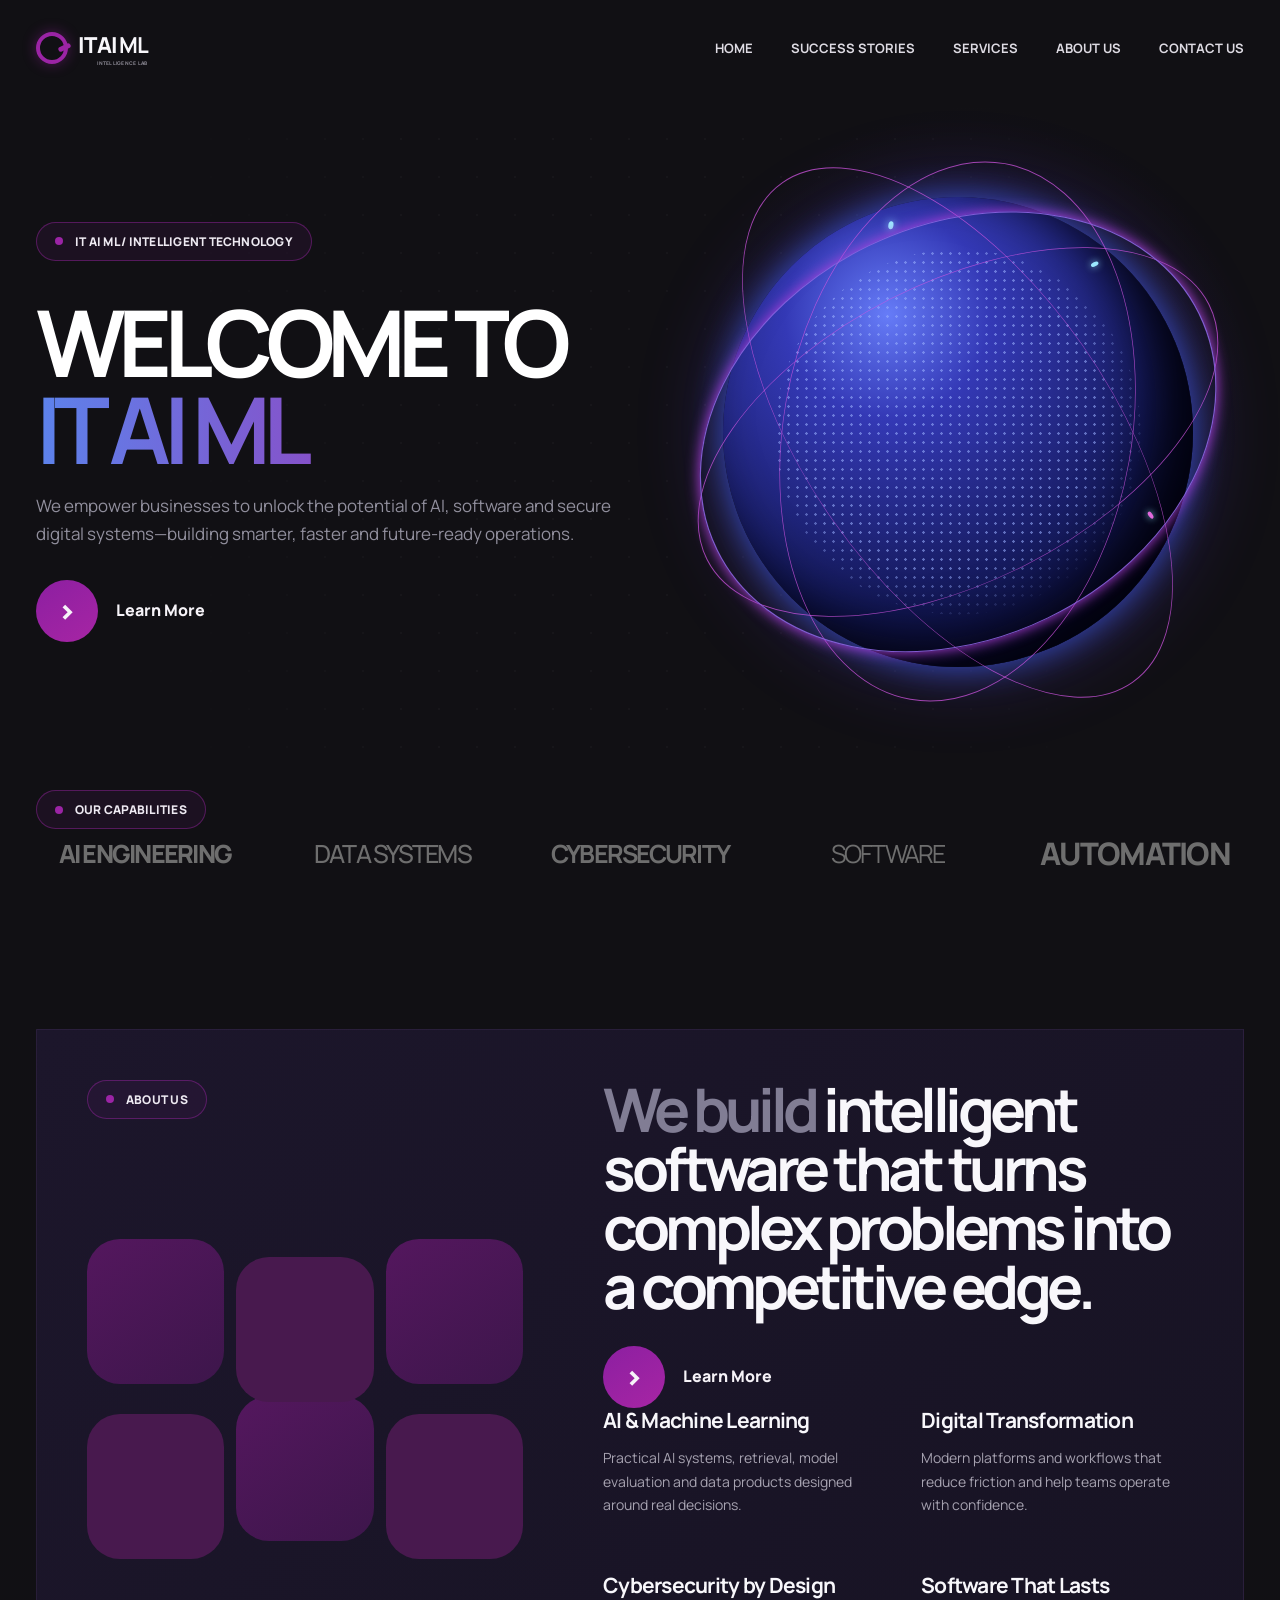
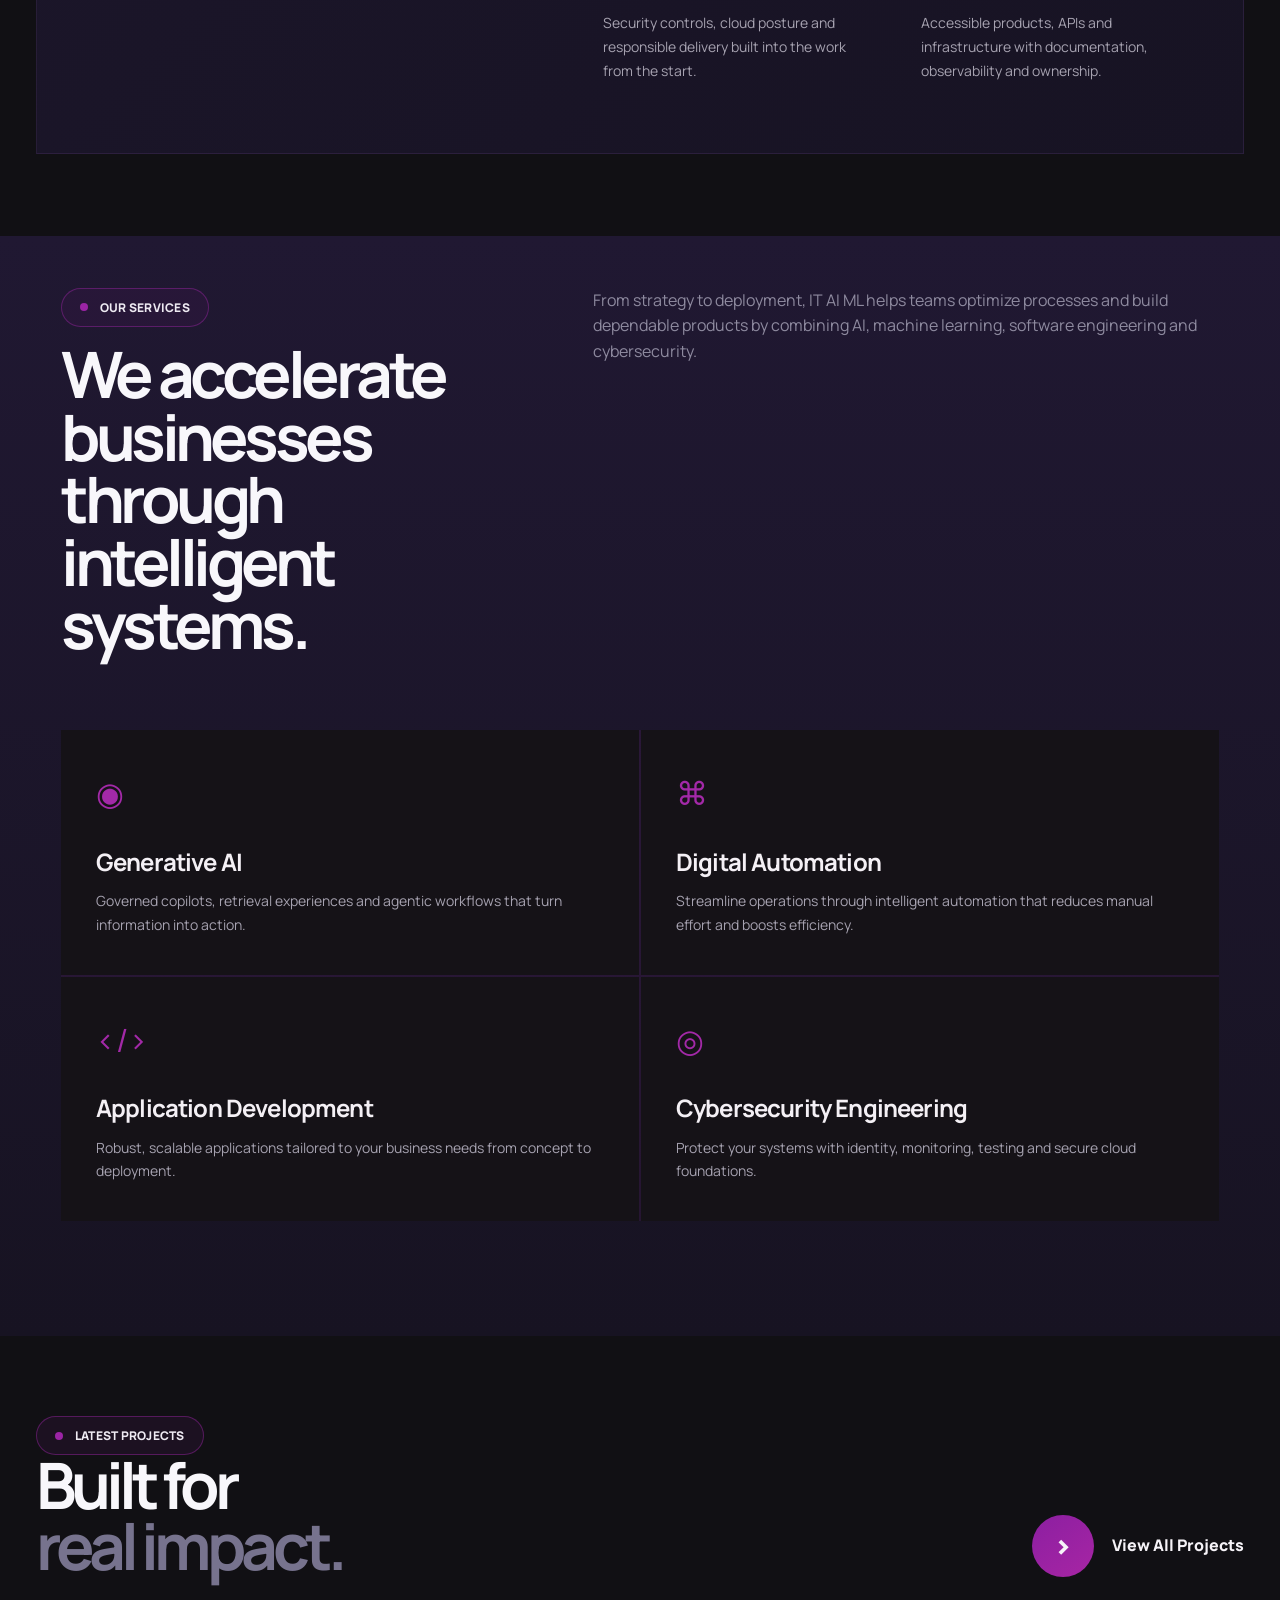
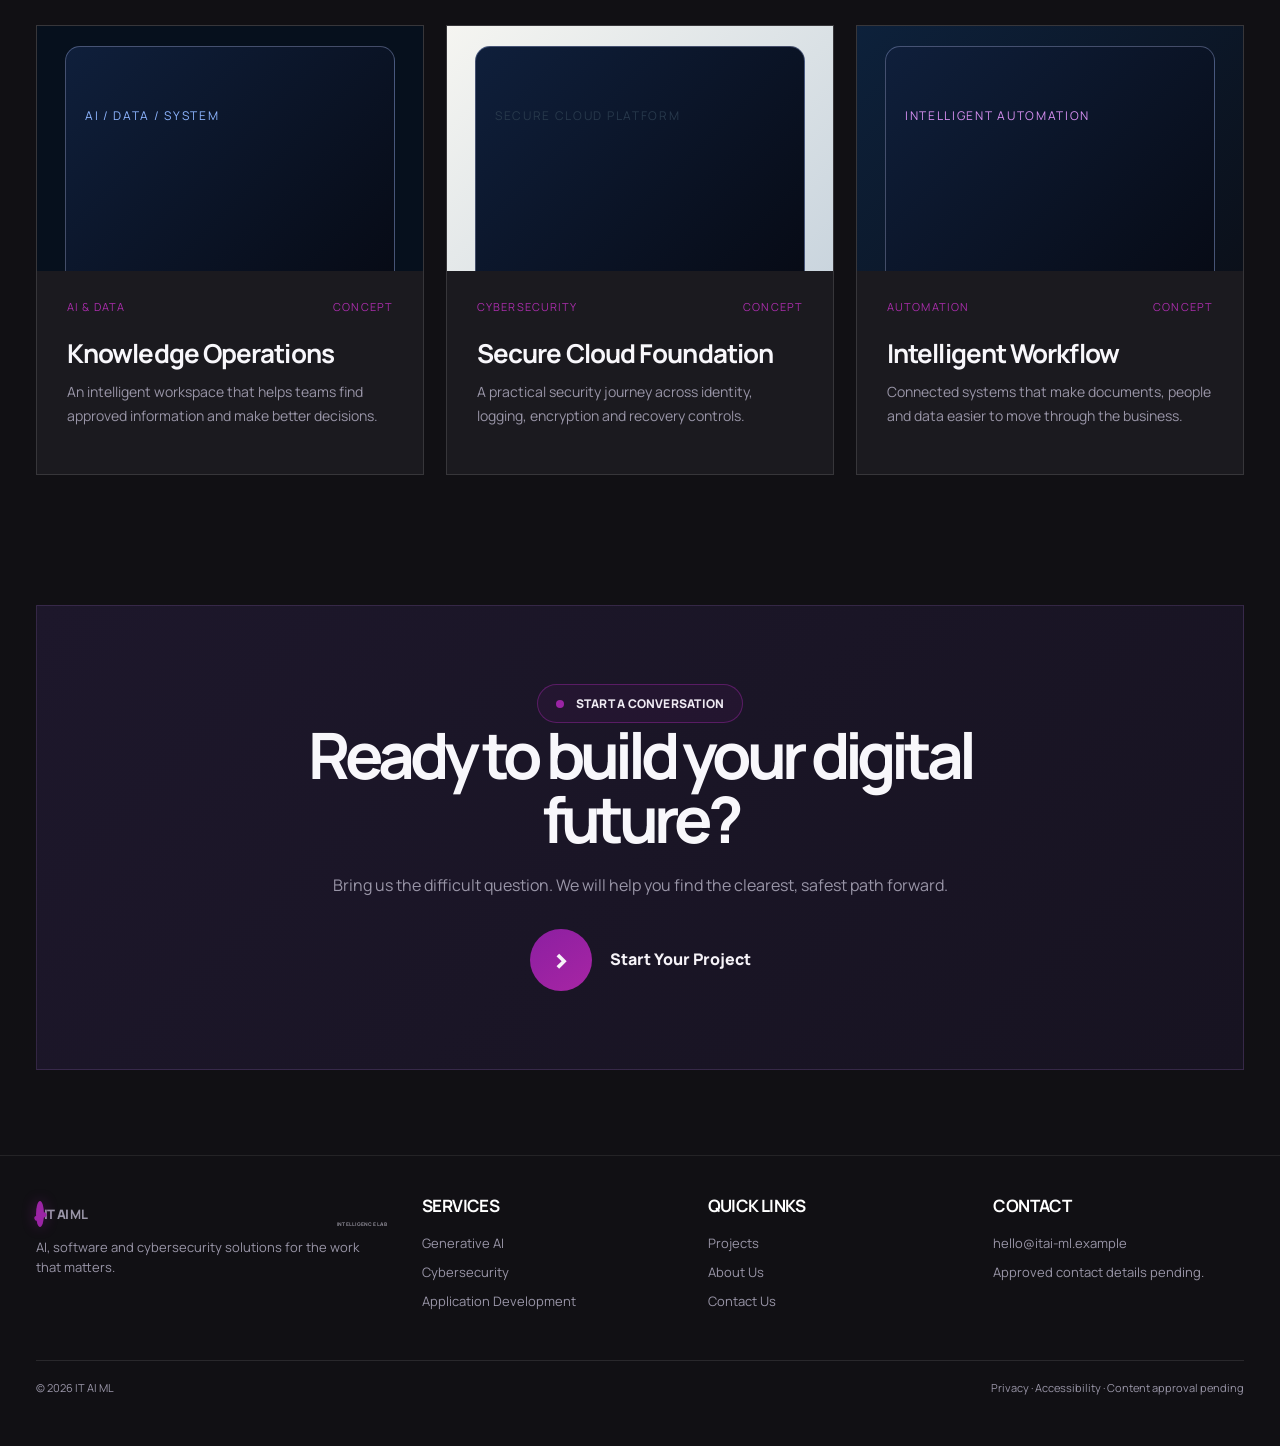
==== index.html @ c8911540 "Redesign IT AI ML website" ====
<!doctype html>
<html lang="en">
  <head>
    <meta charset="UTF-8" />
    <meta name="viewport" content="width=device-width, initial-scale=1.0" />
    <meta name="description" content="IT AI ML builds intelligent, secure digital products across AI, software, data and cybersecurity." />
    <title>IT AI ML — Intelligence for the real world.</title>
    <link rel="preconnect" href="https://fonts.googleapis.com" />
    <link rel="preconnect" href="https://fonts.gstatic.com" crossorigin />
    <link href="https://fonts.googleapis.com/css2?family=DM+Mono:wght@400;500&family=Manrope:wght@400;500;600;700;800&display=swap" rel="stylesheet" />
    <link rel="stylesheet" href="cyber.css" />
    <link rel="stylesheet" href="fix.css" />
    <link rel="stylesheet" href="home-redesign.css" />
    <link rel="stylesheet" href="clean-pages.css" />
  </head>
  <body>
    <a class="skip-link" href="#main-content">Skip to content</a>
    <div id="app"></div>
    <script src="cyber-fixed.js"></script>
    <script src="home-redesign.js"></script>
    <script src="clean-pages.js"></script>
  </body>
</html>
---- cyber.css ----
:root{--bg:#f7f7f5;--paper:#fff;--ink:#1f2933;--muted:#59636e;--blue:#356a91;--teal:#477c78;--line:#e3e6e8;--charcoal:#17212b;--sans:Inter,Manrope,Arial,sans-serif;--mono:'DM Mono',monospace}*{box-sizing:border-box}html{scroll-behavior:smooth}body{margin:0;background:var(--bg);color:var(--ink);font-family:var(--sans);line-height:1.6}body.drawer-open{overflow:hidden}a{color:inherit;text-decoration:none}button,input,select,textarea{font:inherit}button{cursor:pointer}.wrap{width:min(1240px,calc(100% - 48px));margin:auto}.skip{position:fixed;left:16px;top:-60px;z-index:100;background:var(--blue);color:#fff;padding:10px 15px}.skip:focus{top:16px}.eyebrow{font:500 11px var(--mono);letter-spacing:.13em;text-transform:uppercase;color:var(--blue)}h1,h2,h3,p{margin-top:0}h2{font-size:clamp(2.3rem,5vw,5.5rem);line-height:.98;letter-spacing:-.07em;margin:16px 0 22px}h3{line-height:1.15;letter-spacing:-.035em}.muted{color:var(--muted)}.button{display:inline-flex;align-items:center;justify-content:center;min-height:46px;padding:0 18px;border:1px solid var(--blue);background:var(--blue);color:#fff;font-size:13px;font-weight:800;transition:transform .2s,background .2s}.button:hover{transform:translateY(-2px);background:#285674}.button.ghost{background:transparent;color:var(--ink);border-color:var(--line)}.button.ghost:hover{background:#fff}.site-header{position:sticky;top:0;z-index:20;background:rgba(247,247,245,.9);backdrop-filter:blur(16px);border-bottom:1px solid transparent}.site-header.scrolled{border-color:var(--line)}.header-row{min-height:76px;display:flex;justify-content:space-between;align-items:center}.brand{display:flex;align-items:center;gap:10px;font-weight:800;letter-spacing:-.06em}.brand-mark{width:26px;height:26px;display:grid;place-items:center;background:var(--blue);color:#fff;border-radius:50% 50% 4px 50%;font:12px var(--mono);transform:rotate(-18deg)}.brand-mark::after{content:'✦';transform:rotate(18deg)}.nav{display:flex;gap:23px;align-items:center;font-size:13px;font-weight:700;color:var(--muted)}.nav a:hover,.nav a[aria-current=page]{color:var(--ink)}.menu{display:none;border:0;background:none;font-size:24px}.hero{background:var(--charcoal);color:#f7f7f5;padding:100px 0 0;overflow:hidden}.hero-grid{display:grid;grid-template-columns:1.05fr .95fr;gap:72px;align-items:center}.hero h1{max-width:820px;font-size:clamp(3.4rem,7.3vw,7.7rem);line-height:.9;letter-spacing:-.09em;margin:17px 0 28px}.hero p{max-width:600px;color:#bdc8cb;font-size:18px}.hero .eyebrow{color:#9ab6c9}.actions{display:flex;flex-wrap:wrap;gap:12px;margin-top:30px}.hero-art{min-height:490px;position:relative;border:1px solid #43525b;background:#20303a;overflow:hidden}.hero-art:before{content:'';position:absolute;inset:0;background:linear-gradient(90deg,rgba(255,255,255,.05) 1px,transparent 1px),linear-gradient(rgba(255,255,255,.05) 1px,transparent 1px);background-size:55px 55px}.security-flow{position:absolute;inset:55px 34px 55px;display:flex;flex-direction:column;justify-content:space-between}.flow-step{position:relative;width:fit-content;min-width:180px;padding:13px 16px;background:#f7f7f5;color:var(--ink);border-left:4px solid var(--blue);font-size:14px}.flow-step:nth-child(even){align-self:flex-end;border-left:0;border-right:4px solid var(--teal)}.flow-step small{display:block;color:var(--muted);font:10px var(--mono);margin-top:4px}.flow-step:not(:last-child):after{content:'';position:absolute;left:28px;top:100%;width:1px;height:47px;background:#73909b}.flow-step:nth-child(even):after{left:auto;right:28px}.flow-pulse{position:absolute;left:28px;top:20px;width:8px;height:8px;border-radius:50%;background:#fff;animation:flowMove 5s ease-in-out infinite}.hero-foot{border-top:1px solid #40515b;margin-top:80px;padding:19px 0;display:grid;grid-template-columns:repeat(4,1fr);gap:20px;color:#a8b8bc;font:11px var(--mono);text-transform:uppercase}.section{padding:112px 0;border-bottom:1px solid var(--line)}.section-head{display:grid;grid-template-columns:.65fr 1.35fr;gap:42px;margin-bottom:52px}.section-head p{max-width:600px;color:var(--muted);font-size:17px}.credibility{background:#fff}.credibility-grid{display:grid;grid-template-columns:repeat(4,1fr);gap:1px;background:var(--line);border:1px solid var(--line)}..credibility-grid div{padding:24px;background:#fff}.credibility-grid strong{display:block;font-size:22px;letter-spacing:-.04em}.credibility-grid span{display:block;margin-top:8px;color:var(--muted);font-size:13px}.service-grid,.story-grid{display:grid;grid-template-columns:repeat(3,1fr);gap:1px;background:var(--line);border:1px solid var(--line)}.service-card,.story-card{background:var(--paper);padding:24px;min-height:280px;display:flex;flex-direction:column;transition:transform .25s,background .25s}.service-card:hover,.story-card:hover{background:#fff;transform:translateY(-5px);position:relative;z-index:1}.service-card .num{color:var(--blue);font:12px var(--mono)}.service-card h3{font-size:24px;margin-top:44px}.service-card p,.story-card p{color:var(--muted);font-size:14px}.service-card b,.story-card b{margin-top:auto;color:var(--blue);font-size:12px}.story-media{height:170px;margin:-24px -24px 20px;background:#d8e1e1;position:relative;overflow:hidden}.story-media:before{content:'';position:absolute;width:72%;height:130%;right:-16%;top:-15%;background:#8eaab1;transform:rotate(22deg)}.story-media:after{content:'CASE / 01';position:absolute;left:16px;bottom:13px;color:var(--blue);font:10px var(--mono)}.story-card:nth-child(2) .story-media{background:#e9dfd0}.story-card:nth-child(3) .story-media{background:#d7dce8}.story-meta{display:flex;justify-content:space-between;color:var(--blue);font:10px var(--mono);text-transform:uppercase}.filter-bar{display:flex;flex-wrap:wrap;gap:8px;margin-bottom:28px}.filter{background:transparent;border:1px solid var(--line);padding:9px 13px;color:var(--muted);font-size:12px}.filter.active,.filter:hover{color:#fff;background:var(--blue);border-color:var(--blue)}.dark{background:var(--charcoal);color:#f7f7f5}.dark .section-head p,.dark p{color:#b7c4c8}.dark .eyebrow{color:#9ab6c9}.process{display:grid;grid-template-columns:repeat(6,1fr);border-top:1px solid #41515a}.process-item{padding:22px 18px 0 0;margin-right:16px;border-right:1px solid #41515a}.process-item:last-child{border:0}.process-item span{color:#9ab6c9;font:11px var(--mono)}.process-item p{font-size:13px}.tech-grid{display:grid;grid-template-columns:repeat(3,1fr);gap:1px;background:var(--line);border:1px solid var(--line)}.tech{padding:23px;min-height:150px;background:var(--paper)}.tech h3{margin-bottom:8px}.tech p{margin:0;color:var(--muted);font-size:13px}.cta{padding:90px 0;background:var(--blue);color:#fff}.cta-row{display:flex;justify-content:space-between;gap:30px;align-items:end}.cta h2{max-width:730px;margin:0}.cta .ghost{color:#fff;border-color:rgba(255,255,255,.5)}.footer{padding:44px 0 28px;background:var(--charcoal);color:#c9d3d5}.footer-grid{display:grid;grid-template-columns:1.5fr repeat(2,1fr);gap:34px}.footer h3{color:#fff;font-size:13px}.footer a,.footer p{display:block;color:#aebdc1;font-size:13px;margin-bottom:7px}.footer-bottom{display:flex;justify-content:space-between;border-top:1px solid #40515b;margin-top:48px;padding-top:18px;color:#8fa1a6;font:10px var(--mono)}.page-hero{padding:88px 0 62px;border-bottom:1px solid var(--line)}.page-hero p{max-width:680px;color:var(--muted);font-size:18px}.detail{display:grid;grid-template-columns:.7fr 1.3fr;gap:76px}.side{position:sticky;top:110px;align-self:start}.side a{display:block;padding:13px 0;border-bottom:1px solid var(--line);color:var(--muted);font-size:13px}.detail-copy h2{font-size:38px;margin-top:50px}.detail-copy p,.detail-copy li{color:var(--muted)}.detail-cover{height:340px;background:#d8e1e1;position:relative;overflow:hidden}.detail-cover:before{content:'ILLUSTRATIVE PROJECT VISUAL';position:absolute;left:25px;bottom:24px;color:var(--blue);font:11px var(--mono)}.detail-cover:after{content:'';position:absolute;width:70%;height:150%;right:-15%;top:-20%;background:#8eaab1;transform:rotate(22deg)}.impact-grid{display:grid;grid-template-columns:repeat(3,1fr);gap:1px;background:var(--line);border:1px solid var(--line)}.impact{padding:24px;background:#fff}.impact strong{display:block;font-size:30px;letter-spacing:-.06em;color:var(--blue)}.impact span{color:var(--muted);font-size:13px}.faq{border-top:1px solid var(--line)}details{padding:18px 0;border-bottom:1px solid var(--line)}summary{cursor:pointer;font-weight:800}.contact-grid{display:grid;grid-template-columns:.8fr 1.2fr;gap:72px}form{padding:30px;background:#fff;border:1px solid var(--line)}.form-grid{display:grid;grid-template-columns:1fr 1fr;gap:18px}label{display:block;color:var(--muted);font-size:12px;font-weight:700}input,select,textarea{width:100%;margin-top:7px;padding:12px;border:1px solid var(--line);background:var(--bg);color:var(--ink)}textarea{min-height:140px;resize:vertical}.full{grid-column:1/-1}.success{padding:13px;background:#dbe9e6;color:#275b57}.empty{padding:44px;border:1px dashed var(--line);text-align:center;color:var(--muted)}.reveal{animation:reveal .65s both}@keyframes reveal{from{opacity:0;transform:translateY(16px)}to{opacity:1;transform:none}}@keyframes flowMove{0%,5%{top:20px;opacity:0}15%{opacity:1}48%{top:50%}82%{top:86%}92%,100%{opacity:0}}@media(prefers-reduced-motion:reduce){*,*:before,*:after{animation:none!important;transition:none!important;scroll-behavior:auto!important}}@media(max-width:850px){.wrap{width:min(100% - 32px,680px)}.menu{display:block}.nav{display:none;position:fixed;inset:76px 0 0;background:var(--bg);padding:18px 20px;flex-direction:column;align-items:stretch;gap:0;z-index:20}.nav.open{display:flex}.nav a{padding:15px 0;border-bottom:1px solid var(--line)}.nav .button{margin-top:15px}.hero-grid,.section-head,.detail,.contact-grid{grid-template-columns:1fr;gap:38px}.hero{padding-top:60px}.hero-foot{grid-template-columns:1fr 1fr;margin-top:55px}.hero-art{min-height:390px}.service-grid,.story-grid,.tech-grid{grid-template-columns:1fr 1fr}.process{grid-template-columns:1fr 1fr}.process-item{min-height:130px;border-bottom:1px solid #41515a}.side{position:static}.cta-row{display:block}.cta .button{margin-top:25px}.footer-grid{grid-template-columns:1fr 1fr}}@media(max-width:520px){.wrap{width:min(100% - 28px,500px)}.hero h1{font-size:3.4rem}.hero-art{min-height:310px}.security-flow{inset:35px 18px}.flow-step{min-width:145px;font-size:12px}.credibility-grid,.service-grid,.story-grid,.tech-grid,.impact-grid{grid-template-columns:1fr}.form-grid{grid-template-columns:1fr}.full{grid-column:auto}.footer-grid,.footer-bottom{display:block}.footer-bottom span{display:block;margin-top:8px}}
---- fix.css ----
.credibility-grid div{padding:24px;background:#fff}
.skip-link{position:fixed;left:16px;top:-60px;z-index:100;background:#356a91;color:#fff;padding:10px 15px}.skip-link:focus{top:16px}
.brand-mark{font-size:0}.brand-mark::after{font-size:12px}
---- home-redesign.css ----
:root{--home-bg:#111014;--home-panel:#191523;--home-panel-2:#211a2f;--home-white:#f8f7fb;--home-muted:#9a98ad;--home-purple:#9b24a5;--home-purple-2:#6f4de4;--home-line:rgba(255,255,255,.12)}
body.home-redesign{background:var(--home-bg);color:var(--home-white);font-family:Manrope,Arial,sans-serif;overflow-x:hidden}body.home-redesign .home-redesign-page{display:block}body.home-redesign .home-original-hidden{display:none}.home-redesign-page{background:var(--home-bg);min-height:100vh}.home-wrap{width:min(1400px,calc(100% - 72px));margin:auto}.home-header{position:absolute;left:0;right:0;top:0;z-index:10}.home-header-row{height:96px;display:flex;align-items:center;justify-content:space-between}.home-brand{display:flex;align-items:center;gap:10px;font-size:22px;font-weight:800;letter-spacing:-.06em}.home-brand-mark{width:32px;height:32px;border:4px solid var(--home-purple);border-radius:50%;position:relative;box-shadow:0 0 14px rgba(155,36,165,.42)}.home-brand-mark:after{content:'';position:absolute;right:-7px;top:9px;width:13px;height:5px;background:var(--home-purple);border-radius:5px;transform:rotate(-25deg)}.home-brand small{display:block;color:#898691;font-size:5px;letter-spacing:.05em;text-align:right;margin-top:-4px}.home-nav{display:flex;gap:38px;align-items:center}.home-nav a{font-size:13px;font-weight:700;color:#dedbe3;text-transform:uppercase}.home-nav a:hover{color:#d75de0}.home-menu{display:none;background:none;border:0;color:#fff;font-weight:800}.home-hero{min-height:790px;position:relative;display:flex;align-items:center;overflow:hidden;background:radial-gradient(circle at 76% 48%,rgba(56,31,107,.2),transparent 26%),var(--home-bg)}.home-hero:before{content:'';position:absolute;inset:120px 12% 40px;background-image:radial-gradient(rgba(255,255,255,.08) 1.5px,transparent 1.5px);background-size:38px 38px;opacity:.35;mask-image:linear-gradient(90deg,transparent,black 25%,black 75%,transparent)}.home-hero-grid{position:relative;z-index:1;display:grid;grid-template-columns:1.02fr .98fr;gap:40px;align-items:center;padding-top:74px}.home-eyebrow{display:inline-flex;align-items:center;gap:12px;border:1px solid rgba(155,36,165,.45);background:rgba(71,25,83,.22);border-radius:30px;padding:9px 18px;color:#eeeaf2;font-size:12px;font-weight:800;letter-spacing:.02em;text-transform:uppercase}.home-eyebrow:before{content:'';width:8px;height:8px;border-radius:50%;background:var(--home-purple)}.home-hero h1{font-size:clamp(4rem,7.2vw,7.5rem);line-height:.94;letter-spacing:-.085em;margin:38px 0 20px;max-width:720px}.home-hero h1 strong{display:block;color:#fff}.home-hero h1 span{display:block;background:linear-gradient(90deg,#5c83ec,#a033b4 76%);-webkit-background-clip:text;background-clip:text;color:transparent}.home-hero p{max-width:690px;color:#918f9d;font-size:17px;line-height:1.65;margin-bottom:32px}.home-arrow-link{display:inline-flex;align-items:center;gap:18px;color:#f6f3f8;font-weight:800}.home-arrow{width:62px;height:62px;border-radius:50%;display:grid;place-items:center;background:linear-gradient(145deg,#8c1fa1,#a725a4);font-size:31px;transition:transform .3s}.home-arrow-link:hover .home-arrow{transform:translateX(5px) rotate(-8deg)}.home-globe-wrap{display:grid;place-items:center;min-height:525px}.home-globe{width:min(470px,75vw);aspect-ratio:1;border-radius:50%;position:relative;background:radial-gradient(circle at 35% 25%,#667cf8 0,#3439b6 22%,#121754 64%,#050519 100%);box-shadow:inset -35px -25px 55px #02020d,0 0 35px rgba(66,102,255,.7),0 0 85px rgba(105,65,255,.3);animation:globeFloat 5s ease-in-out infinite}.home-globe:before{content:'';position:absolute;inset:11%;border-radius:50%;background-image:radial-gradient(rgba(154,176,255,.8) 1px,transparent 1.5px);background-size:9px 9px;mask-image:radial-gradient(ellipse at 45% 45%,black 0 55%,transparent 75%);opacity:.7}.home-globe:after{content:'';position:absolute;inset:6%;border-radius:50%;border:1px solid rgba(140,99,224,.9);transform:rotate(-26deg) scaleX(1.3);box-shadow:0 0 12px #b23edb}.home-orbit{position:absolute;inset:-10%;border:1px solid rgba(209,85,226,.75);border-radius:50%;transform:rotate(63deg) scaleX(.53);animation:orbit 13s linear infinite}.home-orbit:nth-child(2){inset:-15%;transform:rotate(-35deg) scaleX(.5);animation-duration:17s}.home-orbit:nth-child(3){inset:-8%;transform:rotate(10deg) scaleX(.64);animation-duration:21s}.home-orbit i{position:absolute;width:8px;height:8px;border-radius:50%;background:#9ceaff;box-shadow:0 0 10px #96e4ff;top:14%;left:20%}.home-orbit:nth-child(2) i{top:auto;left:auto;right:13%;bottom:20%;background:#e36add}.home-partners{padding:0 0 68px}.home-partner-pill{margin-bottom:46px}.home-partner-row{display:grid;grid-template-columns:repeat(5,1fr);align-items:center;gap:30px;color:#6f6d77;font-size:25px;font-weight:900;letter-spacing:-.07em;text-align:center;filter:grayscale(1)}.home-partner-row span:nth-child(2){font-weight:500}.home-partner-row span:nth-child(3){font-weight:700}.home-partner-row span:nth-child(4){font-weight:400}.home-partner-row span:nth-child(5){font-size:31px}.home-section{padding:82px 0}.home-about-panel,.home-services-panel{background:linear-gradient(135deg,#1c162b,#171323);border:1px solid rgba(126,82,161,.16);padding:50px 50px 70px}.home-about-grid{display:grid;grid-template-columns:.85fr 1.15fr;gap:80px;align-items:start}.home-about-copy h2,.home-services-copy h2{font-size:clamp(2.5rem,4.7vw,5rem);line-height:.98;letter-spacing:-.075em;margin:0 0 30px}.home-about-copy h2 span,.home-services-copy h2 span{color:#817d94}.home-about-copy p{color:#aaa6b5;max-width:640px;font-size:16px}.home-squares{display:grid;grid-template-columns:repeat(3,1fr);gap:12px;max-width:480px;padding-top:120px}.home-squares i{height:145px;border-radius:33px;background:linear-gradient(145deg,#54175e,#3d164b);display:block}.home-squares i:nth-child(2n){transform:translateY(18px);background:#48194e}.home-text-link{display:inline-flex;gap:14px;align-items:center;margin:28px 0 56px;color:#fff;font-weight:800}.home-text-link .home-arrow{width:63px;height:63px}.home-about-items{display:grid;grid-template-columns:repeat(2,1fr);gap:56px 46px}.home-about-items h3,.home-service-card h3{font-size:21px;margin:0 0 14px}.home-about-items p,.home-service-card p{color:#a6a2b0;font-size:14px;margin:0;line-height:1.7}.home-services{background:linear-gradient(180deg,#201832,#171322);padding:17px 0 65px}.home-services-panel{background:transparent;border:0;padding:35px 25px 50px}.home-services-head{display:grid;grid-template-columns:.85fr 1.15fr;gap:70px;margin-bottom:52px}.home-services-head p{color:#8e8a9f;font-size:16px}.home-service-grid{display:grid;grid-template-columns:1fr 1fr;gap:2px;background:rgba(155,36,165,.11)}.home-service-card{background:#151217;padding:38px 35px;min-height:210px}.home-service-card:hover{background:#1f1726}.home-service-icon{color:#a329a8;font-size:32px;margin-bottom:28px}.home-service-card h3{font-size:24px;color:#f4f0f5}.home-service-card p{max-width:600px}.home-project-section{padding:80px 0 110px}.home-project-head{display:flex;justify-content:space-between;align-items:flex-end;margin-bottom:48px}.home-project-head h2{font-size:clamp(3rem,5vw,5rem);line-height:.95;margin:0;letter-spacing:-.08em}.home-project-head h2 span{display:block;color:#77738e}.home-project-grid{display:grid;grid-template-columns:repeat(3,1fr);gap:22px}.home-project-card{border:1px solid var(--home-line);background:#1b1a1f;overflow:hidden}.home-project-screen{height:245px;position:relative;overflow:hidden;background:#06101d}.home-project-screen:before{content:'';position:absolute;inset:20px 28px 0;border:1px solid rgba(180,199,255,.35);border-bottom:0;border-radius:15px 15px 0 0;background:linear-gradient(135deg,#0f1f3b,#070b16)}.home-project-screen:after{content:'AI / DATA / SYSTEM';position:absolute;left:48px;top:80px;color:#8db5ff;font-size:12px;letter-spacing:.14em}.home-project-card:nth-child(2) .home-project-screen{background:linear-gradient(135deg,#f5f5f1,#cad5de)}.home-project-card:nth-child(2) .home-project-screen:after{content:'SECURE CLOUD PLATFORM';color:#28394c}.home-project-card:nth-child(3) .home-project-screen{background:linear-gradient(135deg,#0d213b,#0b101a)}.home-project-card:nth-child(3) .home-project-screen:after{content:'INTELLIGENT AUTOMATION';color:#d68ff0}.home-project-info{padding:27px 30px 32px}.home-project-info .home-meta{display:flex;justify-content:space-between;color:#a92daa;font-size:11px;text-transform:uppercase;letter-spacing:.1em}.home-project-info h3{font-size:26px;margin:23px 0 12px}.home-project-info p{color:#9995a7;font-size:14px;line-height:1.7}.home-cta{margin:20px auto 85px;padding:78px 25px;text-align:center;border:1px solid rgba(166,115,204,.2);background:linear-gradient(135deg,#1d172b,#171321)}.home-cta h2{font-size:clamp(2.8rem,5vw,5.2rem);letter-spacing:-.08em;line-height:1;margin:0 auto 22px;max-width:850px}.home-cta p{color:#9995a7;max-width:680px;margin:0 auto 30px}.home-footer{padding:40px 0 50px;border-top:1px solid rgba(255,255,255,.08);color:#9995a7}.home-footer-grid{display:grid;grid-template-columns:1.4fr 1fr 1fr 1fr;gap:35px}.home-footer h3{font-size:17px;color:#fff;margin:0 0 18px}.home-footer a,.home-footer p{display:block;color:#9995a7;font-size:13px;margin:8px 0}.home-footer-bottom{border-top:1px solid rgba(255,255,255,.1);margin-top:40px;padding-top:18px;font-size:11px;display:flex;justify-content:space-between}
@keyframes globeFloat{0%,100%{transform:translateY(0)}50%{transform:translateY(-14px)}}@keyframes orbit{to{transform:rotate(423deg) scaleX(.53)}}
@media(max-width:900px){.home-wrap{width:min(100% - 36px,680px)}.home-nav{display:none}.home-menu{display:block}.home-hero-grid,.home-about-grid,.home-services-head{grid-template-columns:1fr;gap:30px}.home-hero{min-height:auto;padding:150px 0 70px}.home-globe-wrap{min-height:390px}.home-globe{width:min(390px,80vw)}.home-partner-row{grid-template-columns:repeat(3,1fr);font-size:19px}.home-about-panel{padding:35px 25px 50px}.home-squares{padding-top:10px}.home-service-grid,.home-project-grid{grid-template-columns:1fr 1fr}.home-footer-grid{grid-template-columns:1fr 1fr}}
@media(max-width:560px){.home-wrap{width:calc(100% - 28px)}.home-hero h1{font-size:3.8rem}.home-partner-row{grid-template-columns:repeat(2,1fr)}.home-service-grid,.home-project-grid,.home-about-items,.home-footer-grid{grid-template-columns:1fr}.home-project-head{display:block}.home-project-head .home-text-link{margin-bottom:0}.home-about-panel,.home-services-panel{padding-left:0;padding-right:0}.home-squares i{height:100px}.home-footer-bottom{display:block}.home-footer-bottom span{display:block;margin-top:8px}}
---- clean-pages.css ----
.clean-page{background:#111014;color:#f8f7fb;min-height:100vh;padding-top:112px}.clean-page .home-section{padding-top:40px}.clean-hero{padding:70px 0 58px}.clean-hero h1{font-size:clamp(3.2rem,7vw,7rem);line-height:.95;letter-spacing:-.085em;margin:28px 0 20px;max-width:980px}.clean-hero h1 span{display:block;color:#817d94}.clean-hero p{max-width:700px;color:#9a98ad;font-size:17px;line-height:1.7}.clean-grid{display:grid;grid-template-columns:repeat(2,1fr);gap:2px;background:rgba(155,36,165,.13)}.clean-card{background:#19171d;padding:34px;min-height:220px}.clean-card:hover{background:#241b2c}.clean-card .home-service-icon{margin-bottom:20px}.clean-card h2,.clean-card h3{font-size:26px;margin:0 0 14px;letter-spacing:-.045em}.clean-card p{color:#9a98ad;line-height:1.7;margin:0}.clean-story-grid{display:grid;grid-template-columns:repeat(3,1fr);gap:22px}.clean-story-card{background:#1b1a1f;border:1px solid rgba(255,255,255,.12);overflow:hidden}.clean-story-visual{height:220px;background:linear-gradient(135deg,#08192f,#203b83);position:relative}.clean-story-visual:before{content:'';position:absolute;inset:30px;border:1px solid rgba(155,200,255,.45);border-radius:14px;background:linear-gradient(135deg,#101c34,#090b15)}.clean-story-visual:after{content:'IT AI ML / PROJECT';position:absolute;left:52px;top:90px;color:#a0bdff;font:11px 'DM Mono',monospace;letter-spacing:.13em}.clean-story-card:nth-child(2) .clean-story-visual{background:linear-gradient(135deg,#e6edf0,#8796aa)}.clean-story-card:nth-child(2) .clean-story-visual:after{content:'SECURITY / CLOUD';color:#1d3048}.clean-story-card:nth-child(3) .clean-story-visual{background:linear-gradient(135deg,#28103e,#a135a1)}.clean-story-card:nth-child(3) .clean-story-visual:after{content:'AUTOMATION / DATA';color:#f0c0ee}.clean-story-copy{padding:25px 27px 30px}.clean-story-copy small{color:#ae38af;letter-spacing:.12em;font-weight:800}.clean-story-copy h3{font-size:24px;margin:17px 0 10px}.clean-story-copy p{color:#9a98ad;font-size:14px;line-height:1.7}.clean-contact-grid{display:grid;grid-template-columns:.8fr 1.2fr;gap:48px;align-items:start}.clean-contact-grid h2{font-size:clamp(2.8rem,5vw,5rem);line-height:.98;letter-spacing:-.08em;margin:0 0 20px}.clean-contact-grid p{color:#9a98ad;line-height:1.7}.clean-form{background:#19171d;border:1px solid rgba(255,255,255,.12);padding:30px}.clean-form label{display:block;color:#bdb9c7;font-size:12px;margin-bottom:18px}.clean-form input,.clean-form textarea,.clean-form select{display:block;width:100%;background:#111014;border:1px solid rgba(255,255,255,.16);color:#fff;padding:13px;margin-top:7px}.clean-form textarea{min-height:130px}.clean-form .button{border:0}.clean-page .home-footer{margin-top:80px}.clean-page .home-footer a{color:#9995a7}.clean-page .home-footer a:hover{color:#fff}.clean-back{display:inline-flex;color:#c45ccb;font-size:13px;font-weight:800;margin-bottom:28px}
@media(max-width:850px){.clean-grid,.clean-story-grid,.clean-contact-grid{grid-template-columns:1fr}.clean-hero{padding-top:35px}.clean-page{padding-top:100px}}
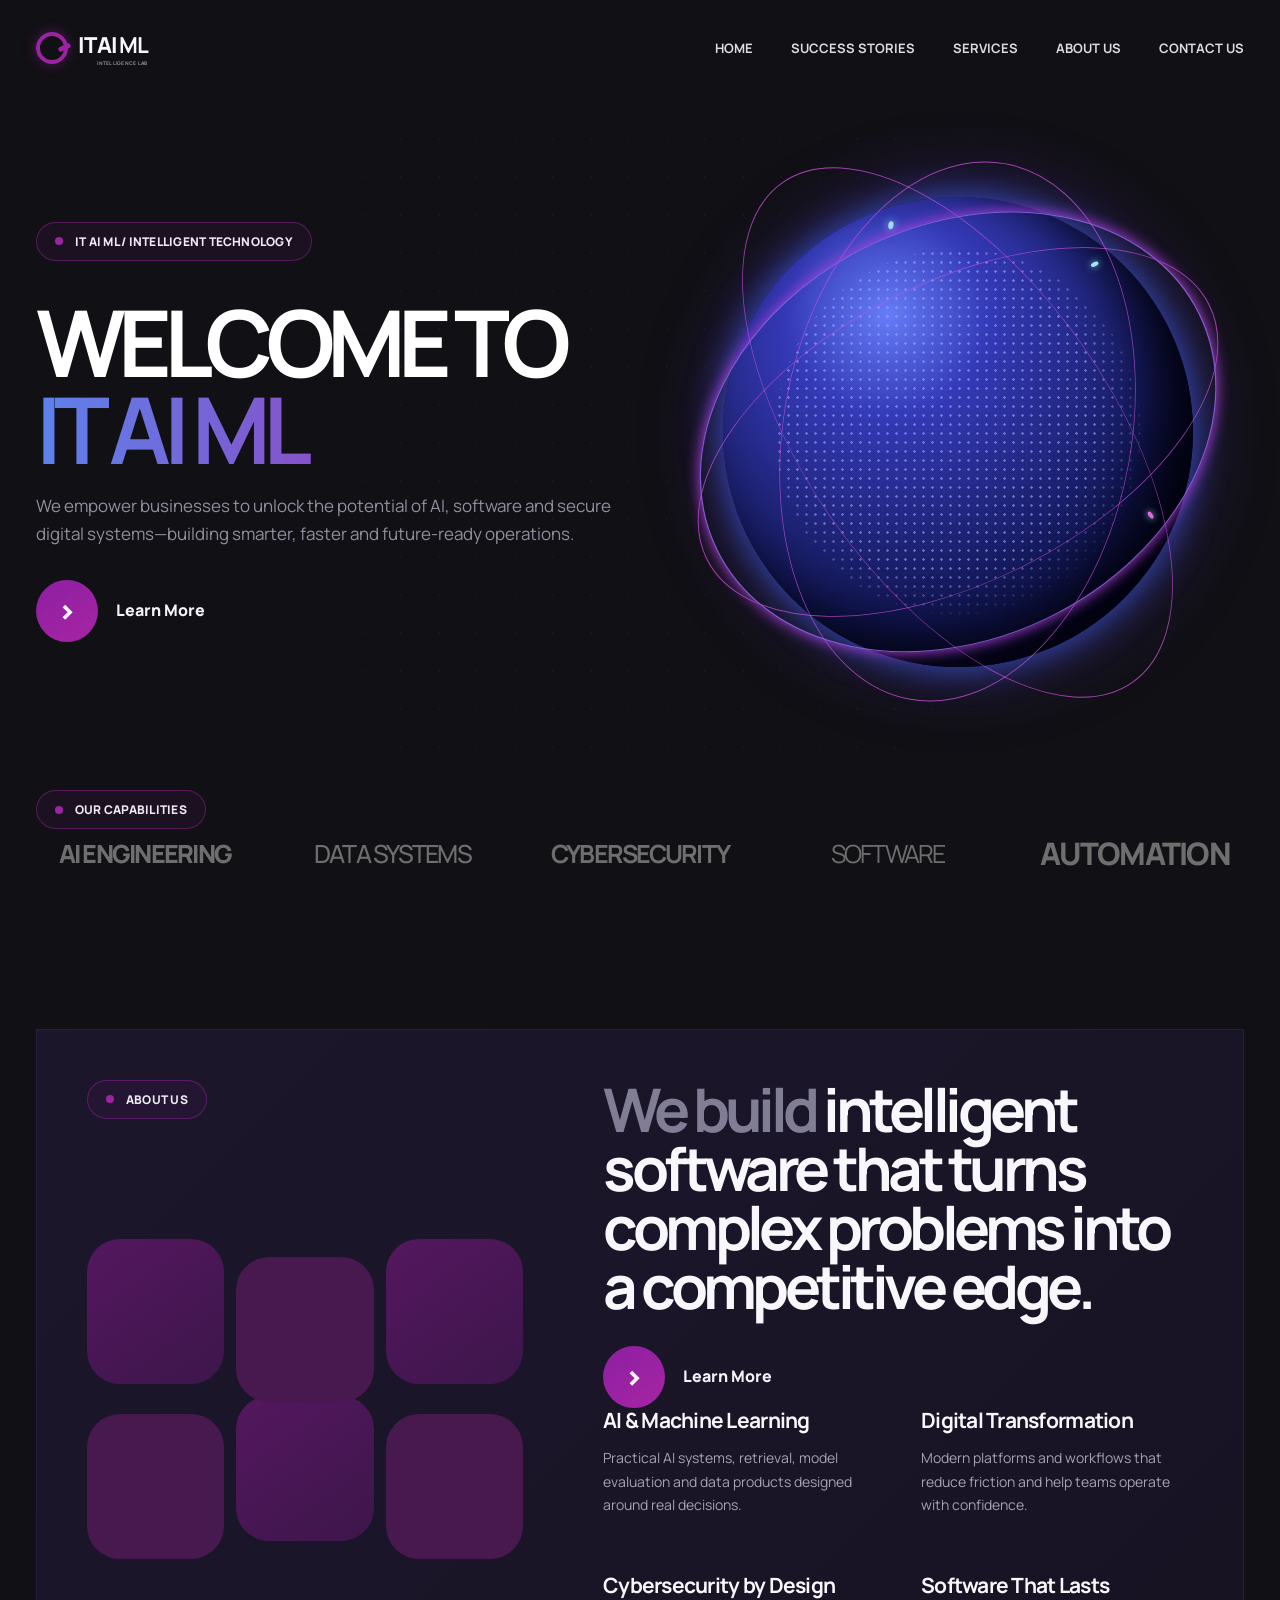
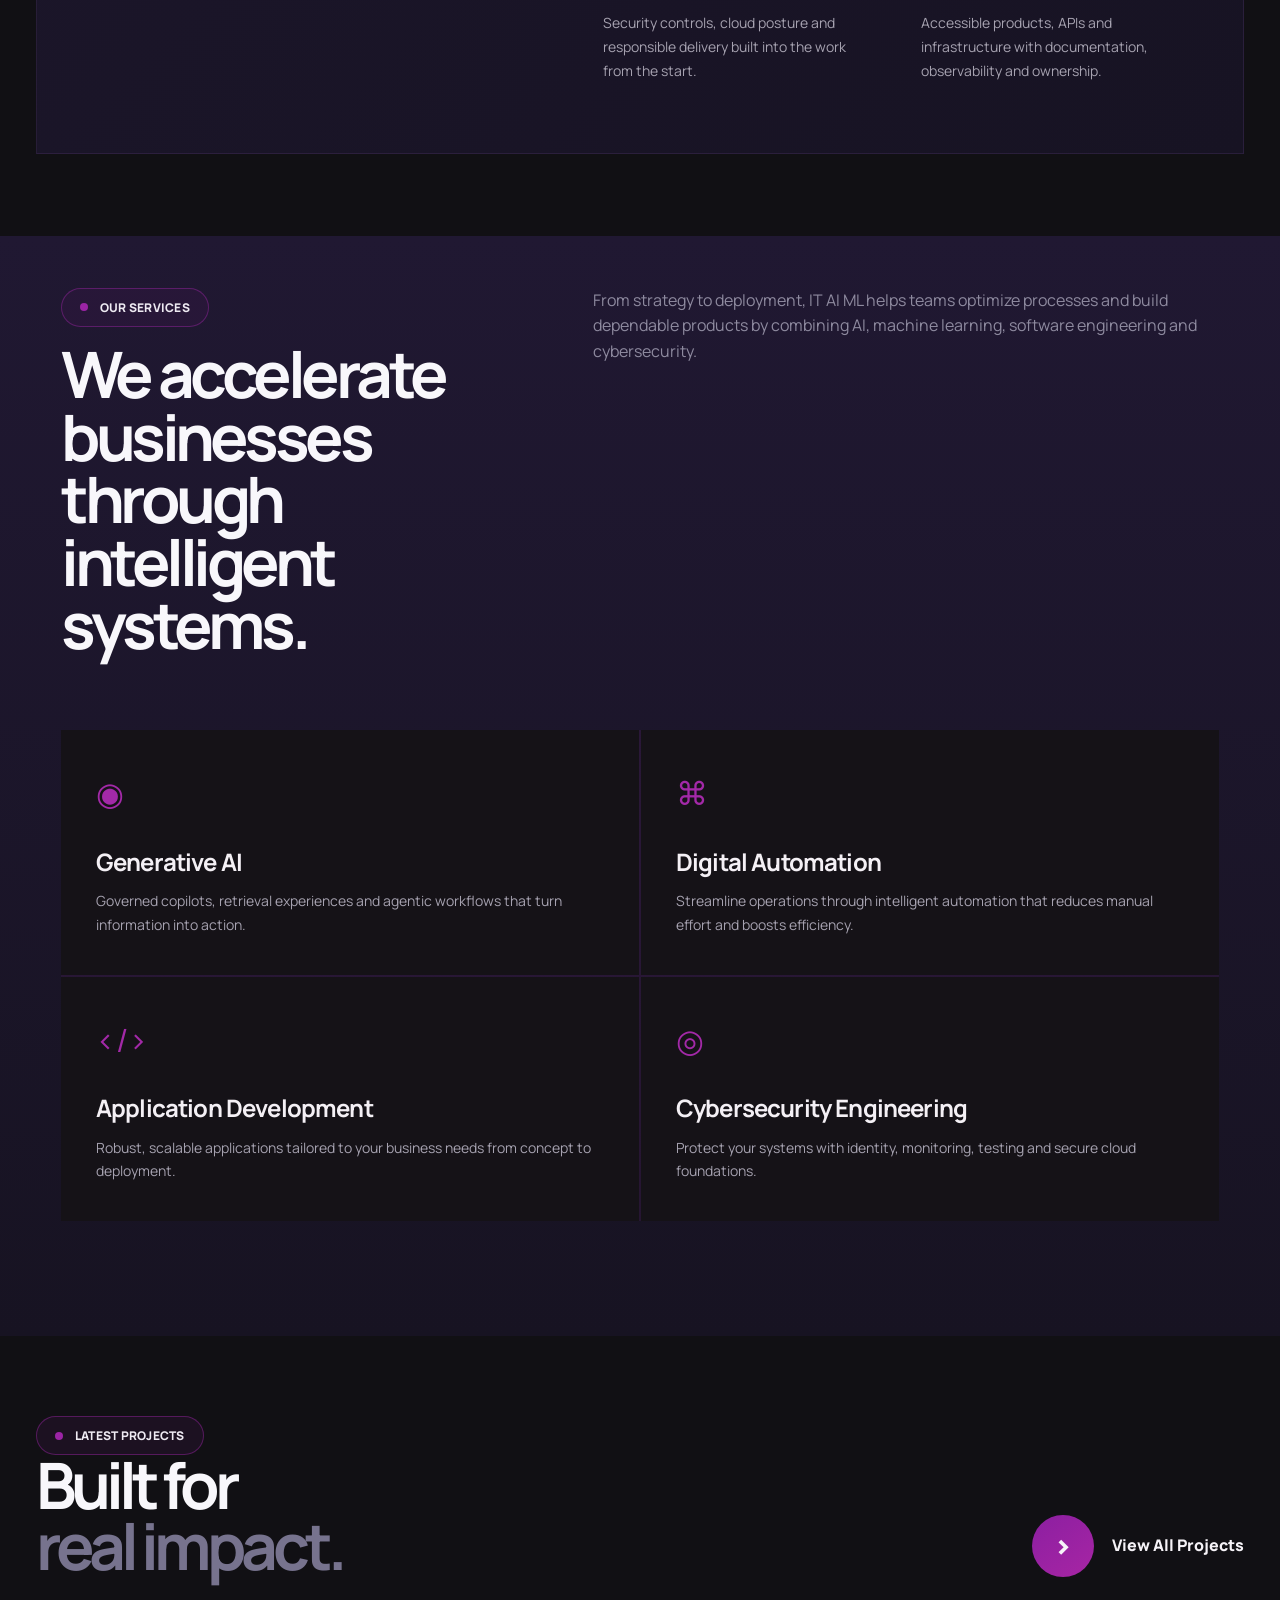
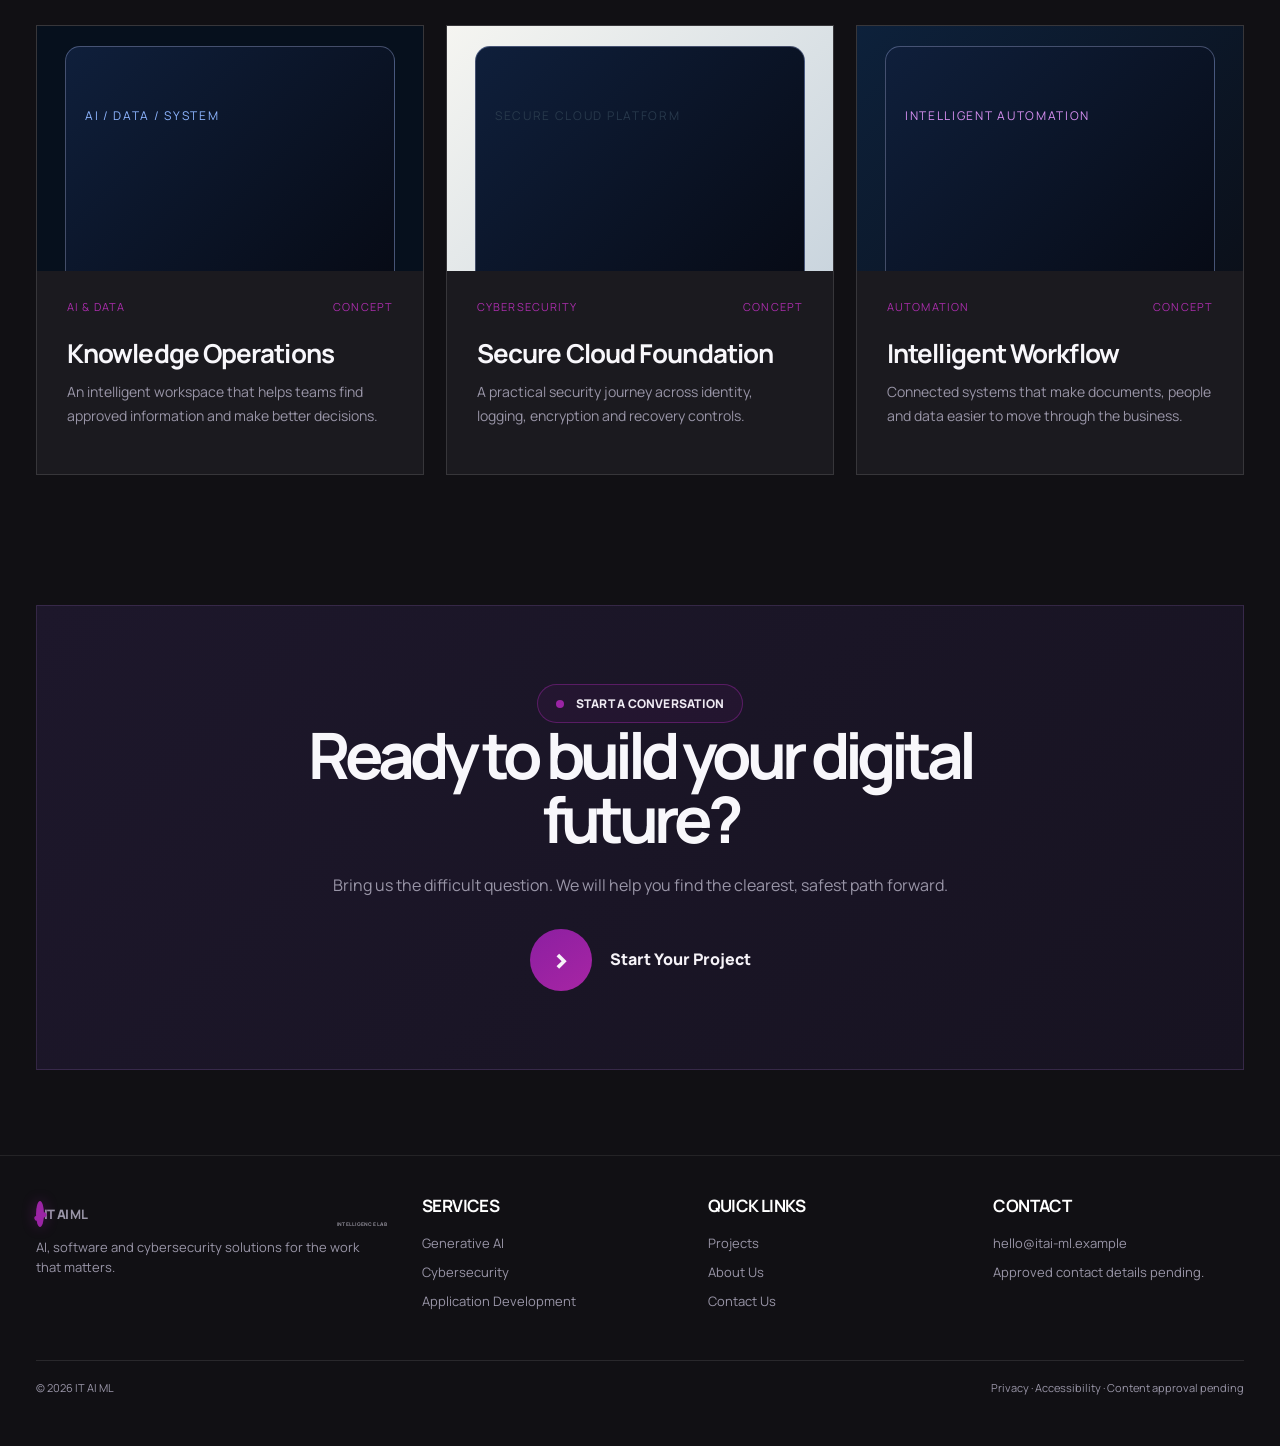
==== commit f500df78: "Split website into linked pages" ====
--- a/index.html
+++ b/index.html
@@ -12,6 +12,7 @@
     <link rel="stylesheet" href="fix.css" />
     <link rel="stylesheet" href="home-redesign.css" />
     <link rel="stylesheet" href="clean-pages.css" />
+    <link rel="stylesheet" href="motion.css" />
   </head>
   <body>
     <a class="skip-link" href="#main-content">Skip to content</a>
@@ -19,5 +20,7 @@
     <script src="cyber-fixed.js"></script>
     <script src="home-redesign.js"></script>
     <script src="clean-pages.js"></script>
+    <script src="motion.js"></script>
+    <script src="link-normalizer.js"></script>
   </body>
 </html>
--- a/motion.css
+++ b/motion.css
@@ -0,0 +1,16 @@
+/* Lightweight motion layer for the IT AI ML dark interface */
+.home-redesign-page,.clean-page{animation:pageEnter .65s ease both}
+.home-hero:after{content:'';position:absolute;width:420px;height:420px;right:15%;top:28%;border-radius:50%;background:radial-gradient(circle,rgba(132,54,229,.14),transparent 68%);filter:blur(8px);pointer-events:none;animation:ambientPulse 7s ease-in-out infinite}
+.home-hero-grid>*{position:relative;z-index:2}
+.home-eyebrow{animation:softGlow 4s ease-in-out infinite}
+.home-partner-row span{transition:color .3s,transform .3s}.home-partner-row span:hover{color:#c65bd2;transform:translateY(-4px)}
+.home-squares i{animation:squareFloat 5s ease-in-out infinite}.home-squares i:nth-child(2){animation-delay:.3s}.home-squares i:nth-child(3){animation-delay:.6s}.home-squares i:nth-child(4){animation-delay:.9s}.home-squares i:nth-child(5){animation-delay:1.2s}.home-squares i:nth-child(6){animation-delay:1.5s}
+.home-service-card{position:relative;overflow:hidden}.home-service-card:before{content:'';position:absolute;inset:0;background:linear-gradient(120deg,transparent 20%,rgba(191,74,205,.12) 48%,transparent 76%);transform:translateX(-120%);transition:transform .7s ease}.home-service-card:hover:before{transform:translateX(120%)}.home-service-icon{transition:transform .35s,color .35s}.home-service-card:hover .home-service-icon{transform:scale(1.18) rotate(-8deg);color:#e36bea}
+.home-project-card{transition:transform .35s,box-shadow .35s}.home-project-card:hover{transform:translateY(-9px);box-shadow:0 18px 45px rgba(0,0,0,.3)}.home-project-screen:before{transition:transform .7s ease}.home-project-card:hover .home-project-screen:before{transform:scale(1.07) translateY(-4px)}
+.clean-card{position:relative;overflow:hidden;transition:transform .35s,box-shadow .35s}.clean-card:after{content:'';position:absolute;left:-40%;bottom:0;width:45%;height:2px;background:linear-gradient(90deg,transparent,#cf50d2,transparent);transition:left .55s}.clean-card:hover{transform:translateY(-7px);box-shadow:0 16px 38px rgba(0,0,0,.25)}.clean-card:hover:after{left:100%}
+.clean-story-card{transition:transform .35s,box-shadow .35s}.clean-story-card:hover{transform:translateY(-8px);box-shadow:0 18px 42px rgba(0,0,0,.28)}.clean-story-visual:before{animation:screenScan 5s ease-in-out infinite}.clean-story-card:nth-child(2) .clean-story-visual:before{animation-delay:1.2s}.clean-story-card:nth-child(3) .clean-story-visual:before{animation-delay:2.3s}
+.home-arrow{box-shadow:0 0 0 0 rgba(163,39,173,.65);animation:arrowPulse 2.8s infinite}.home-arrow-link:hover .home-arrow{animation:none}
+.clean-form input:focus,.clean-form textarea:focus,.clean-form select:focus{outline:none;border-color:#b536bd;box-shadow:0 0 0 3px rgba(181,54,189,.16);transition:box-shadow .2s,border-color .2s}
+.reveal-on-scroll{opacity:0;transform:translateY(22px);transition:opacity .7s ease,transform .7s ease}.reveal-on-scroll.is-visible{opacity:1;transform:none}.reveal-on-scroll:nth-child(2){transition-delay:.08s}.reveal-on-scroll:nth-child(3){transition-delay:.16s}.reveal-on-scroll:nth-child(4){transition-delay:.24s}.reveal-on-scroll:nth-child(5){transition-delay:.32s}.reveal-on-scroll:nth-child(6){transition-delay:.4s}
+@keyframes pageEnter{from{opacity:0}to{opacity:1}}@keyframes ambientPulse{0%,100%{opacity:.45;transform:scale(.9)}50%{opacity:1;transform:scale(1.12)}}@keyframes softGlow{0%,100%{box-shadow:0 0 0 rgba(155,36,165,0)}50%{box-shadow:0 0 24px rgba(155,36,165,.12)}}@keyframes squareFloat{0%,100%{transform:translateY(0)}50%{transform:translateY(-8px)}}@keyframes screenScan{0%,100%{opacity:.35;transform:translateX(0)}50%{opacity:.75;transform:translateX(10px)}}@keyframes arrowPulse{0%{box-shadow:0 0 0 0 rgba(163,39,173,.58)}70%{box-shadow:0 0 0 13px rgba(163,39,173,0)}100%{box-shadow:0 0 0 0 rgba(163,39,173,0)}}
+@media(prefers-reduced-motion:reduce){.home-redesign-page,.clean-page,.home-hero:after,.home-eyebrow,.home-squares i,.home-arrow,.clean-story-visual:before{animation:none}.reveal-on-scroll{opacity:1;transform:none;transition:none}.home-service-card,.home-project-card,.clean-card,.clean-story-card{transition:none}}
